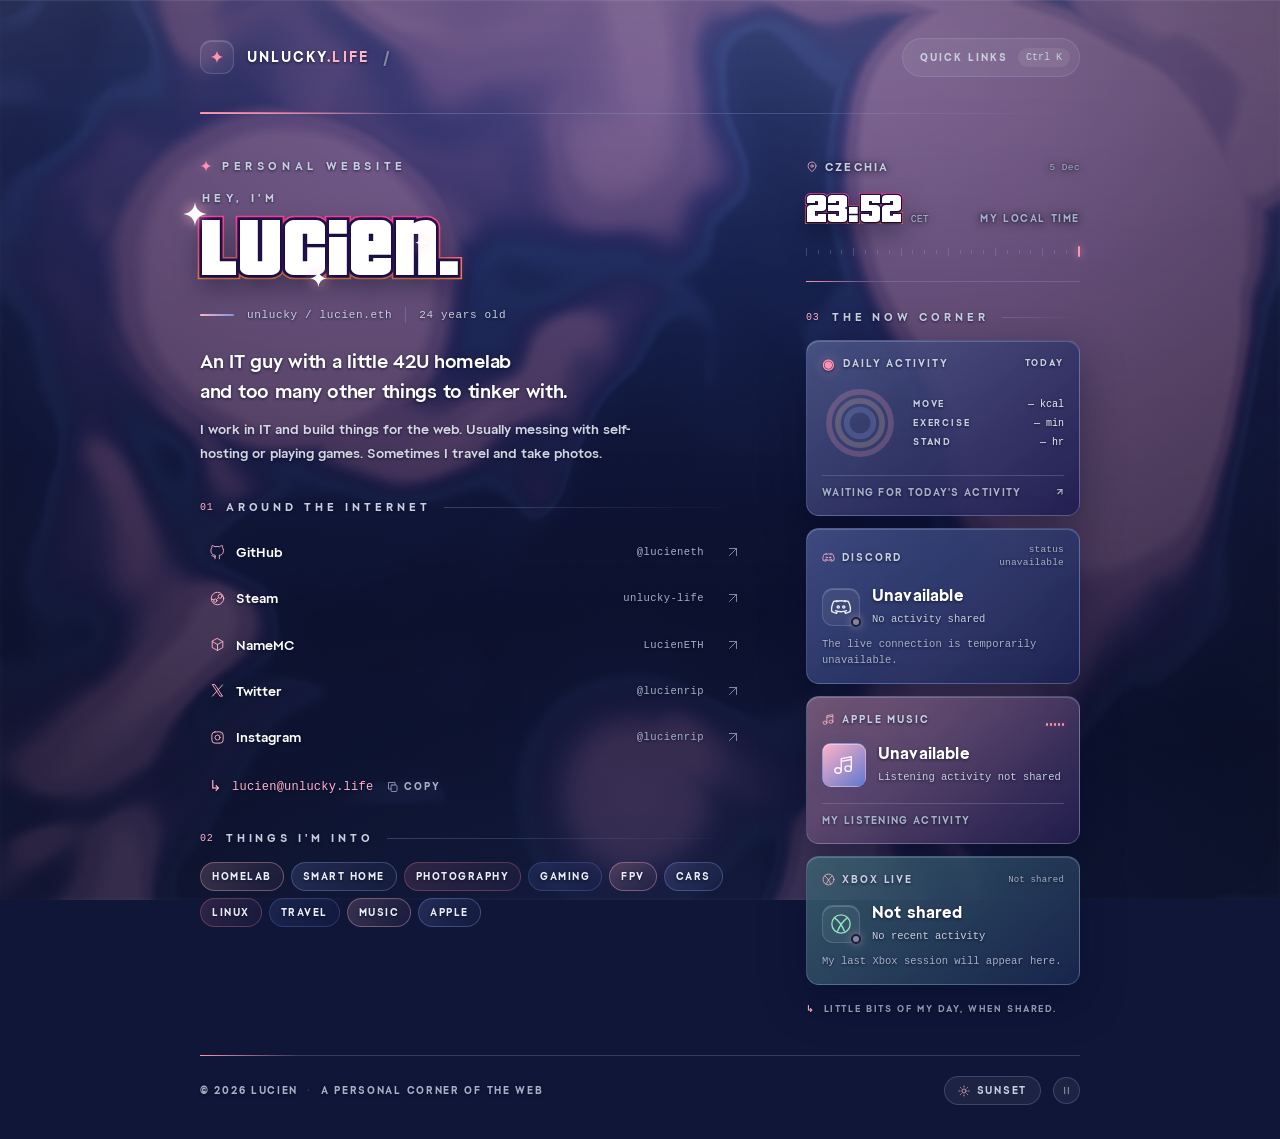
==== index.html @ 9a643c2b "GTA VI Update" ====
<!doctype html>
<html lang="en">

<head>
    <meta charset="utf-8">
    <meta name="viewport" content="width=device-width,initial-scale=1">
    <meta name="theme-color" content="#0b0726">
    <title>unlucky.life</title>
    <meta name="description"
        content="I'm Lucien aka unlucky and this is my little corner of the internet.">

    <!-- SEO Meta Tags -->
    <meta name="keywords" content="Lucien Pauer, Lucien, Unlucky, unlucky life, unlucky.life, life, unlucky web, unluckylife">
    <meta name="author" content="Lucien">

    <!-- Open Graph Meta Tags (for social media sharing) -->
    <meta property="og:title" content="unlucky.life">
    <meta property="og:description" content="Just a little website">
    <meta property="og:image" content="./images/favicon.webp">
    <meta property="og:url" content="https://unlucky.life">

    <!-- Twitter Card Meta Tags (for Twitter sharing) -->
    <meta name="twitter:card" content="./images/favicon.webp">
    <meta name="twitter:title" content="unlucky.life">
    <meta name="twitter:description" content="Just a little webste">
    <meta name="twitter:image" content="./images/favicon.webp">

    <!-- Mobile redirect -->
    <!-- <script type="text/javascript" src="javascript/redirection-mobile.js"></script><script type="text/javascript">// <![CDATA[
    //    SA.redirection_mobile ({
    //    mobile_url : "unlucky.life/m",
    //    tablet_redirection : "true"
    //    });
    //    
    // ]]></script>

    <!-- Favicon -->
    <link rel="icon" href="./images/favicon.webp" type="image/x-icon">

    <link rel="preload" href="other/fonts/gta-art-deco.woff" as="font" type="font/woff" crossorigin>
    <link rel="preload" href="other/fonts/pricedown.ttf" as="font" type="font/ttf" crossorigin>
    <link rel="stylesheet" href="styles/VI.css">
    <noscript>
        <style>
            .ul-loader{display:none}
        </style>
    </noscript>
    <script src="javascript/bubbles/liquid-bubbles.js" defer></script>
    <script src="javascript/VI.js" defer></script>
</head>

<body id="top" class="sunset">
    <!-- First-load overlay. Both layers are the same geometry, pulled from the
         one #ul-glyphs definition by <use> so they cannot drift apart: the
         outline is the resting state, and the colour only exists inside a mask
         cut from those same strokes, so the band travels through the mark
         without ever painting a rectangle around it.

         The paths are images/UL.svg's own geometry, converted from its <text>
         to outlines - same 480 viewBox, same 5-unit stroke, verified identical
         to the original at 960px. Text needed the 44KB font subset in the file
         to have loaded before either layer could be drawn, which is the wrong
         dependency for the thing that covers the load. -->
    <div class="ul-loader" id="loader" aria-hidden="true">
        <svg class="ul-mark" viewBox="0 0 480 480">
            <defs>
                <!-- The U and the L overlap, so stroking both of them draws the
                     seams where they cross. Each letter is clipped to what lies
                     OUTSIDE the other's fill, which leaves the union's outline
                     and nothing else: a rect with the other letter punched out
                     of it as an even-odd hole. The cuts land on the other
                     letter's centre line, and that letter's own 5-unit stroke
                     straddles it 2.5 either side, so the joins are covered
                     rather than merely hidden. No boolean geometry, no redrawn
                     logo - the same two outlines with their overlap masked. -->
                <clipPath id="ul-past-l" clipPathUnits="userSpaceOnUse">
                    <path clip-rule="evenodd" d="M-400 -400H1000V1000H-400ZM300.01 347.96L444.64 347.96L444.64 402.67L231.89 402.67L231.89 72.09L300.01 72.09L300.01 347.96Z" />
                </clipPath>
                <clipPath id="ul-past-u" clipPathUnits="userSpaceOnUse">
                    <path clip-rule="evenodd" d="M-400 -400H1000V1000H-400ZM300.47 72.09L300.47 289.83Q300.47 344.1 266.53 375.66Q232.58 407.22 173.78 407.22Q115.88 407.22 81.82 376.56Q47.76 345.91 47.08 292.33L47.08 72.09L115.2 72.09L115.2 290.28Q115.2 322.75 130.75 337.62Q146.3 352.5 173.78 352.5Q231.22 352.5 232.13 292.1L232.13 72.09L300.47 72.09Z" />
                </clipPath>
                <g id="ul-glyphs" fill="none">
                    <path clip-path="url(#ul-past-l)" d="M300.47 72.09L300.47 289.83Q300.47 344.1 266.53 375.66Q232.58 407.22 173.78 407.22Q115.88 407.22 81.82 376.56Q47.76 345.91 47.08 292.33L47.08 72.09L115.2 72.09L115.2 290.28Q115.2 322.75 130.75 337.62Q146.3 352.5 173.78 352.5Q231.22 352.5 232.13 292.1L232.13 72.09L300.47 72.09Z" />
                    <path clip-path="url(#ul-past-u)" d="M300.01 347.96L444.64 347.96L444.64 402.67L231.89 402.67L231.89 72.09L300.01 72.09L300.01 347.96Z" />
                </g>
                <!-- --blue trailing into --hot leading, nothing in between but
                     the ramp the two make on their own. Both ends fade out so
                     the band has no visible start or finish; it passes over the
                     outline instead of landing on it. The opaque stretch runs
                     .14 to .92 of a 190-unit rect, about 30% of the distance it
                     crosses. The two custom properties are set on .ul-loader,
                     not read off the scene - see the stylesheet. -->
                <linearGradient id="ul-band-tint" x1="0" y1="0" x2="1" y2="0">
                    <stop offset="0" stop-color="var(--ul-blue)" stop-opacity="0" />
                    <stop offset=".14" stop-color="var(--ul-blue)" stop-opacity=".5" />
                    <stop offset=".34" stop-color="var(--ul-blue)" />
                    <stop offset=".78" stop-color="var(--ul-hot)" />
                    <stop offset=".92" stop-color="var(--ul-hot)" stop-opacity=".85" />
                    <stop offset="1" stop-color="var(--ul-hot)" stop-opacity="0" />
                </linearGradient>
                <!-- A hair wider than the outline it covers, so the colour owns
                     the whole stroke instead of blending with the grey at its
                     antialiased edges. 0.3 of a unit - under a tenth of a pixel
                     at the size this renders. userSpaceOnUse because the rect
                     this masks travels far outside its own box. -->
                <mask id="ul-band-mask" maskUnits="userSpaceOnUse" x="0" y="0" width="480" height="480">
                    <use href="#ul-glyphs" stroke="#fff" stroke-width="5.6" />
                </mask>
            </defs>
            <use class="ul-outline" href="#ul-glyphs" stroke-width="5" />
            <g class="ul-sweep" mask="url(#ul-band-mask)">
                <!-- The rotation is the band's angle; the animation only ever
                     translates along the rotated x axis, so the band travels
                     perpendicular to itself - in from the bottom left corner
                     and out through the top right. -->
                <g transform="rotate(-22 240 240)">
                    <rect class="ul-band" x="-210" y="-40" width="190" height="560" fill="url(#ul-band-tint)" />
                </g>
            </g>
        </svg>
    </div>
    <a class="skip" href="#profile">Skip to my profile</a><svg width="0" height="0" style="position:absolute"
        xmlns="http://www.w3.org/2000/svg" aria-hidden="true">
        <defs>
            <symbol id="icon-pin" viewBox="0 0 24 24">
                <path d="M20 10c0 6-8 11-8 11S4 16 4 10a8 8 0 1 1 16 0Z" />
                <circle cx="12" cy="10" r="2.5" />
            </symbol>
            <symbol id="icon-sun" viewBox="0 0 24 24">
                <circle cx="12" cy="12" r="4" />
                <path d="M12 2v2m0 16v2M2 12h2m16 0h2M5 5l1.5 1.5m11 11L19 19M5 19l1.5-1.5m11-11L19 5" />
            </symbol>
            <symbol id="icon-pause" viewBox="0 0 24 24">
                <path d="M8 5v14M16 5v14" />
            </symbol>
            <symbol id="icon-play" viewBox="0 0 24 24">
                <path d="m8 4 12 8-12 8Z" />
            </symbol>
            <symbol id="icon-x" viewBox="0 0 24 24">
                <path d="m4 3 12 18h4L8 3ZM20 3l-7 8M4 21l7-8" />
            </symbol>
            <symbol id="icon-github" viewBox="0 0 24 24">
                <path
                    d="M9 19c-4 1-4-2-6-2m12 5v-3.5c0-1 .1-1.4-.5-2 3.6-.4 7-1.8 7-8A6 6 0 0 0 20 4.3 6 6 0 0 0 19.8 1S18.3.6 15 2.8a14 14 0 0 0-7 0C4.7.6 3.2 1 3.2 1A6 6 0 0 0 3 4.3 6 6 0 0 0 1.5 8.5c0 6.2 3.4 7.6 7 8-.6.6-.6 1.2-.5 2V22" />
            </symbol>
            <symbol id="icon-instagram" viewBox="0 0 24 24">
                <rect x="3" y="3" width="18" height="18" rx="5" />
                <circle cx="12" cy="12" r="4" />
                <path d="M17.5 6.5h.01" />
            </symbol>
            <symbol id="icon-steam" viewBox="0 0 24 24">
                <circle cx="12" cy="12" r="10" />
                <circle cx="16.1" cy="8.6" r="3.1" />
                <circle cx="8.5" cy="15.4" r="2.6" />
                <path d="m13.4 10.7-2.6 2.5M2.3 12.7l3.8 1.6" />
            </symbol>
            <symbol id="icon-xbox" viewBox="0 0 24 24">
                <circle cx="12" cy="12" r="10" />
                <path d="M5.1 5.3c3.5 2.6 8 8 10.6 14.3M18.9 5.3c-3.5 2.6-8 8-10.6 14.3" />
            </symbol>
            <symbol id="icon-cube" viewBox="0 0 24 24">
                <path d="m12 2.5 8.5 4.7v9.6L12 21.5l-8.5-4.7V7.2Z" />
                <path d="m3.5 7.2 8.5 4.8 8.5-4.8M12 12v9.5" />
            </symbol>
            <symbol id="icon-copy" viewBox="0 0 24 24">
                <rect x="8" y="8" width="12" height="13" rx="2" />
                <path d="M16 8V3H3v13h5" />
            </symbol>
            <symbol id="icon-music" viewBox="0 0 24 24">
                <path d="M9 18V5l11-2v13M9 8l11-2" />
                <ellipse cx="5.5" cy="18" rx="3.5" ry="3" />
                <ellipse cx="16.5" cy="16" rx="3.5" ry="3" />
            </symbol>
            <symbol id="icon-discord" viewBox="0 0 24 24">
                <path
                    d="M8 5 4 6C2 10 1 13 2 17l5 2 1-2m8-12 4 1c2 4 3 7 2 11l-5 2-1-2M7 6a17 17 0 0 1 10 0M6 16a17 17 0 0 0 12 0" />
                <circle cx="9" cy="12" r="1.2" />
                <circle cx="15" cy="12" r="1.2" />
            </symbol>
            <symbol id="icon-arrow" viewBox="0 0 24 24">
                <path d="M5 19 19 5M5 5h14v14" />
            </symbol>
            <symbol id="icon-sparkle" viewBox="0 0 24 24">
                <path
                    d="M12 1c.6 6.5 4.5 10.4 11 11-6.5.6-10.4 4.5-11 11-.6-6.5-4.5-10.4-11-11C7.5 11.4 11.4 7.5 12 1Z" />
            </symbol>
        </defs>
    </svg>
    <div class="reading-progress" id="progress" aria-hidden="true"></div>
    <div class="bubbles" id="bubbles" aria-hidden="true"></div>
    <div class="page hero">
        <header class="masthead"><a class="site-name" href="#top"><svg class="home-symbol" aria-hidden="true"
                    viewBox="0 0 24 24">
                    <use href="#icon-sparkle" />
                </svg><span>unlucky<span class="site-tld">.life</span></span><span class="path-slash" aria-hidden="true">/</span></a><button
                class="command-trigger" id="openPalette" type="button" aria-label="Open quick links"><span>quick
                    links</span><kbd id="shortcutHint">Ctrl K</kbd></button></header>
        <main class="layout" id="profile">
            <div class="profile-column hero-copy">
                <section class="intro entrance" aria-labelledby="profile-title">
                    <p class="eyebrow"><svg class="spark" aria-hidden="true" viewBox="0 0 24 24">
                            <use href="#icon-sparkle" />
                        </svg> personal website</p>
                    <h1 id="profile-title"><span class="greeting" id="userGreet">hey, i&#39;m</span><span
                            class="name chrome" data-text="Lucien.">Lucien.<span class="glint g1" aria-hidden="true"><svg
                                    viewBox="0 0 24 24">
                                    <use href="#icon-sparkle" />
                                </svg></span><span class="glint g2" aria-hidden="true"><svg viewBox="0 0 24 24">
                                    <use href="#icon-sparkle" />
                                </svg></span><span class="glint g3" aria-hidden="true"><svg viewBox="0 0 24 24">
                                    <use href="#icon-sparkle" />
                                </svg></span></span></h1>
                    <div class="deck">
                        <div class="identity-meta"><span>unlucky / lucien.eth</span><span id="ageLine" hidden><span
                                    id="ageValue"></span> years old</span></div>
                    </div>
                    <p class="lead">An IT guy with a little 42U homelab<br class="wide-only"> and too many other things to
                        tinker with.</p>
                    <p class="bio">I work in IT and build things for the web. Usually messing with self-hosting
                        or playing games. Sometimes I travel and take photos.</p>
                </section>
                <section class="elsewhere entrance delay-1" aria-labelledby="elsewhere-title">
                    <h2 class="section-heading" id="elsewhere-title"><span class="section-number">01</span> around the
                        internet<span class="heading-line"></span></h2>
                    <nav class="socials" aria-label="My social profiles"><a href="https://github.com/lucieneth/"
                            target="_blank" rel="noreferrer"><svg class="icon" aria-hidden="true">
                                <use href="#icon-github" />
                            </svg><span>GitHub</span><span class="handle">@lucieneth</span><svg class="icon arrow"
                                aria-hidden="true">
                                <use href="#icon-arrow" />
                            </svg></a><a href="https://steamcommunity.com/id/unlucky-life" target="_blank"
                            rel="noreferrer"><svg class="icon" aria-hidden="true">
                                <use href="#icon-steam" />
                            </svg><span>Steam</span><span class="handle">unlucky-life</span><svg class="icon arrow"
                                aria-hidden="true">
                                <use href="#icon-arrow" />
                            </svg></a><a href="https://namemc.com/profile/LucienETH.1" target="_blank"
                            rel="noreferrer"><svg class="icon" aria-hidden="true">
                                <use href="#icon-cube" />
                            </svg><span>NameMC</span><span class="handle">LucienETH</span><svg class="icon arrow"
                                aria-hidden="true">
                                <use href="#icon-arrow" />
                            </svg></a><a href="https://x.com/lucienrip" target="_blank" rel="noreferrer"><svg
                                class="icon" aria-hidden="true">
                                <use href="#icon-x" />
                            </svg><span>Twitter</span><span class="handle">@lucienrip</span><svg class="icon arrow"
                                aria-hidden="true">
                                <use href="#icon-arrow" />
                            </svg></a><a href="https://instagram.com/lucienrip" target="_blank" rel="noreferrer"><svg
                                class="icon" aria-hidden="true">
                                <use href="#icon-instagram" />
                            </svg><span>Instagram</span><span class="handle">@lucienrip</span><svg class="icon arrow"
                                aria-hidden="true">
                                <use href="#icon-arrow" />
                            </svg></a></nav>
                    <div class="contact-line" id="contact"><span class="contact-arrow"
                            aria-hidden="true">&#8627;</span><a class="email"
                            href="mailto:lucien@unlucky.life">lucien@unlucky.life</a><button class="copy-email"
                            id="copyEmail" type="button" aria-label="Copy email address"><svg class="icon"
                                aria-hidden="true">
                                <use href="#icon-copy" />
                            </svg><span class="copy-label" id="copyLabel">copy</span></button></div>
                </section>
                <section class="interests entrance delay-2" id="about" aria-labelledby="interests-title">
                    <h2 class="section-heading" id="interests-title"><span class="section-number">02</span> things
                        i&#39;m into<span class="heading-line"></span></h2>
                    <div class="interest-list"><span>homelab</span><span>smart
                            home</span><span>photography</span><span>gaming</span><span>FPV</span><span>cars</span><span>Linux</span><span>travel</span><span>music</span><span>Apple</span>
                    </div>
                </section>
            </div>
            <aside class="now-column entrance delay-2" id="now" aria-labelledby="now-title">
                <div class="local-clock">
                    <div class="clock-location"><svg class="icon" aria-hidden="true">
                            <use href="#icon-pin" />
                        </svg>Czechia<span id="localDate">Europe / Prague</span></div>
                    <div class="clock-time"><time id="localTime" class="chrome" data-text="--:--">--:--</time><span
                            id="timeZone">CEST</span><span class="clock-label">my local time</span></div>
                    <div class="clock-track" aria-hidden="true">
                        <i></i><i></i><i></i><i></i><i></i><i></i><i></i><i></i><i></i><i></i><i></i><i></i><i></i><i></i><i></i><i></i><i></i><i></i><i></i><i></i><i></i><i></i><i></i><i></i>
                    </div>
                </div>
                <h2 class="section-heading" id="now-title"><span class="section-number">03</span> the now corner<span
                        class="heading-line"></span></h2>
                <div class="live-desk">
                    <article class="live-card fitness-card reveal">
                        <div class="card-label"><span class="activity-marker"
                                aria-hidden="true">&#9673;</span><span>Daily activity</span><span
                                class="today-label">Today</span></div>
                        <div class="fitness-main"><svg class="rings" viewBox="0 0 120 120" role="img" id="fitnessRings"
                                aria-label="Fitness data not shared">
                                <g style="color:#ff9db6">
                                    <circle class="ring-track" cx="60" cy="60" r="49" />
                                    <circle id="moveRing" class="ring-value" pathLength="100" cx="60" cy="60" r="49" />
                                </g>
                                <g style="color:#f0c4a4">
                                    <circle class="ring-track" cx="60" cy="60" r="35" />
                                    <circle id="exerciseRing" class="ring-value" pathLength="100" cx="60" cy="60"
                                        r="35" />
                                </g>
                                <g style="color:#8fa8e8">
                                    <circle class="ring-track" cx="60" cy="60" r="21" />
                                    <circle id="standRing" class="ring-value" pathLength="100" cx="60" cy="60" r="21" />
                                </g>
                            </svg>
                            <dl>
                                <div>
                                    <dt>Move</dt>
                                    <dd id="moveValue">&#8212; kcal</dd>
                                </div>
                                <div>
                                    <dt>Exercise</dt>
                                    <dd id="exerciseValue">&#8212; min</dd>
                                </div>
                                <div>
                                    <dt>Stand</dt>
                                    <dd id="standValue">&#8212; hr</dd>
                                </div>
                            </dl>
                        </div>
                        <div class="card-footer"><span id="fitnessSync">Not shared</span><span
                                aria-hidden="true">&#8599;</span></div>
                    </article>
                    <article class="live-card discord-card reveal">
                        <div class="card-label"><svg class="icon" aria-hidden="true">
                                <use href="#icon-discord" />
                            </svg><span>Discord</span><span class="mini-state" id="topStatus">Not shared</span></div>
                        <div class="presence-main">
                            <div class="presence-symbol" aria-hidden="true"><svg class="icon">
                                    <use href="#icon-discord" />
                                </svg><img id="discordAvatar" alt="" hidden><span class="presence-dot"></span></div>
                            <div>
                                <h3 id="discordStatus">Not shared</h3>
                                <p id="activityName">No activity shared</p>
                            </div>
                        </div>
                        <p class="live-description" id="activityDetails">My shared Discord activity will appear here.
                        </p>
                    </article>
                    <article class="live-card music-card reveal" id="musicCard">
                        <div class="card-label"><svg class="icon" aria-hidden="true">
                                <use href="#icon-music" />
                            </svg><span id="musicLabel">Apple Music</span>
                            <div class="equalizer" aria-hidden="true"><i></i><i></i><i></i><i></i><i></i></div>
                        </div>
                        <div class="music-main">
                            <div class="cover" aria-hidden="true"><svg class="icon">
                                    <use href="#icon-music" />
                                </svg><img id="musicArtwork" alt="" hidden></div>
                            <div class="track-info">
                                <h3 id="musicTitle">Not shared</h3>
                                <p id="musicArtist">Listening activity not shared</p>
                            </div>
                        </div>
                        <div class="card-footer"><span>My listening activity</span><a id="musicLink" class="music-link"
                                target="_blank" rel="noreferrer" hidden>Open track &#8599;</a></div>
                    </article>
                    <article class="live-card xbox-card reveal">
                        <div class="card-label"><svg class="icon" aria-hidden="true">
                                <use href="#icon-xbox" />
                            </svg><span>Xbox Live</span><span class="card-meta" id="xboxState">Not shared</span></div>
                        <div class="presence-main">
                            <div class="presence-symbol" aria-hidden="true"><svg class="icon">
                                    <use href="#icon-xbox" />
                                </svg><img id="xboxArt" alt="" hidden><span class="presence-dot" id="xboxDot"></span>
                            </div>
                            <div>
                                <h3 id="xboxStatus">Not shared</h3>
                                <p id="xboxActivity">No recent activity</p>
                            </div>
                        </div>
                        <p class="live-description" id="xboxDetail">My last Xbox session will appear here.</p>
                    </article>
                </div>
                <p class="data-note"><span aria-hidden="true">&#8627;</span> little bits of my day, when shared.</p>
            </aside>
        </main>
        <footer class="footer"><span>&#169; <span id="year"></span> Lucien<span class="footer-dot">&#183;</span><span
                    class="made-personal">a personal corner of the web</span></span>
            <div class="footer-controls"><button class="scene-mode" id="mode" type="button"
                    aria-label="Switch to daylight scene" aria-pressed="true"><svg class="icon" aria-hidden="true">
                        <use href="#icon-sun" />
                    </svg><span id="modeLabel">Sunset</span></button><button class="motion" id="motionToggle"
                    type="button" aria-label="Pause motion" aria-pressed="false"><svg class="icon" aria-hidden="true">
                        <use id="motionIcon" href="#icon-pause" />
                    </svg></button></div>
        </footer>
    </div>
    <dialog class="command-palette" id="palette" aria-labelledby="palette-title">
        <div class="palette-header">
            <h2 id="palette-title">Quick links</h2><button id="closePalette" type="button"
                aria-label="Close quick links"><kbd>esc</kbd></button>
        </div><label class="sr-only" for="paletteSearch">Find a link or action</label><input id="paletteSearch"
            type="search" placeholder="Where to?" autocomplete="off">
        <div class="palette-options"><a href="https://github.com/lucieneth/" target="_blank" rel="noreferrer"
                data-command="github lucieneth code">GitHub <span>@lucieneth &#8599;</span></a><a
                href="https://steamcommunity.com/id/unlucky-life" target="_blank" rel="noreferrer"
                data-command="steam games unlucky-life">Steam <span>unlucky-life &#8599;</span></a><a
                href="https://namemc.com/profile/LucienETH.1" target="_blank" rel="noreferrer"
                data-command="namemc minecraft skin lucieneth">NameMC <span>LucienETH &#8599;</span></a><a
                href="https://x.com/lucienrip" target="_blank" rel="noreferrer"
                data-command="twitter x lucienrip">Twitter <span>@lucienrip &#8599;</span></a><a
                href="https://instagram.com/lucienrip" target="_blank" rel="noreferrer"
                data-command="instagram photos lucienrip">Instagram <span>@lucienrip &#8599;</span></a><a
                href="mailto:lucien@unlucky.life" data-command="email mail contact hello">Send an email
                <span>&#8599;</span></a><button type="button" id="paletteCopy" data-command="copy email address">Copy
                email address <span>&#10697;</span></button><button type="button" id="paletteScene"
                data-command="scene sunset daylight theme">Switch the scenery <span>&#8635;</span></button></div>
        <p class="palette-empty" id="paletteEmpty" hidden>No matching links.</p>
        <div class="palette-footer"><span>&#8593; &#8595; to move</span><span>&#8629; to open</span></div>
    </dialog>
    <div class="toast" id="toast" role="status" aria-live="polite"></div>
</body>

</html>
---- styles/VI.css ----
/* Paths are relative to THIS file, not to the page - the stylesheet moved into
   /styles/ but these kept the root-relative spelling, so all three resolved to
   /styles/other/fonts/ and 404'd. The page rendered on Arial and Impact. */
/* Three real weights, so nothing here is ever a synthesised faux bold. The
   regular was already the right cut - it sets HANDLING at 492.2px/100px
   against Rockstar's ArtDecoRegular at the same 492.2 - and Medium and Bold
   came from the album store, which serves the whole family.

   They are registered by their actual weight. The store's own theme maps
   Medium onto `bold` and Bold onto 900, which works for its markup but means
   font-weight:500 there gets you the Regular; here 500 gets you the Medium. */
@font-face { font-family:'GTAArtDeco'; src:url('../other/fonts/gta-art-deco.woff') format('woff'); font-weight:400; font-style:normal; font-display:swap; }
@font-face { font-family:'GTAArtDeco'; src:url('../other/fonts/gta-art-deco-medium.woff2') format('woff2'); font-weight:500; font-style:normal; font-display:swap; }
@font-face { font-family:'GTAArtDeco'; src:url('../other/fonts/gta-art-deco-bold.woff2') format('woff2'); font-weight:700; font-style:normal; font-display:swap; }
/* Declared but currently unused - the clock moved to Pricedown. An unused
   @font-face costs nothing: the file is only fetched once something renders
   with it. */
@font-face { font-family:'GTAArtDeco Condensed'; src:url('../other/fonts/gta-art-deco-condensed.woff') format('woff'); font-weight:700; font-style:normal; font-display:swap; }
@font-face { font-family:'Pricedown'; src:url('../other/fonts/pricedown.ttf') format('truetype'); font-weight:400; font-style:normal; font-display:swap; }

/* ============================================================
   unlucky.life - "The Album" treatment.
   Palette taken from the GTA VI album packaging: royal blue and
   faded pink, two tones only, with white outlined type over them.
   Base layer = the Daylight scene. body.sunset = the night scene.
   ============================================================ */

:root{
  color-scheme:light;
  --mono:'Cascadia Code','SFMono-Regular',Consolas,monospace;
  --deco:'GTAArtDeco',Arial,sans-serif;
  --display:'GTAArtDeco Condensed',Impact,sans-serif;
  --price:'Pricedown',Impact,sans-serif;

  /* Daylight used to sit at the very top of the tone scale - background around
     75% luminance with the ink tiers left pale, which put --faint at 2.6:1 and
     --pink at 2.9:1 against it. The scene now sits a band lower and the ink
     tiers sit a band darker, so every one of them clears 4.5:1 on the lightest
     part of the gradient. Deepening the scene alone would have made that worse,
     not better: the two moves only work together. */
  --ink:#141a42;--ink-2:#27305f;--muted:#3b4578;--faint:#4a5384;
  --pink:#9c2755;--hot:#b32a60;--blue:#33438f;
  --line:#6d7cbb54;--rule:#7886c266;
  --card-bg:#fdf4f8cc;--card-line:#8e9ccf8a;--card-gloss:#fffffff2;--card-shadow:0 12px 34px #2a35702e;
  --chip-bg:#fdf4f8c4;--chip-line:#93a0d18f;
  --glow-pink:#c3517566;
  --presence-color:#6b7296;
  --sparkle:#fff6fa;--sparkle-glow:#d2578a;
  --lb-abyss:#c6c3e4;--lb-deep:#d3b4cf;--lb-violet:#d9aec8;
  --lb-orchid:#c993b6;--lb-blush:#b67c9f;--lb-sun:#dfb5cb;--lb-aqua:#9dabdd;
  --lb-sheen:.08;--lb-halo:0 1px 10px #f0d6e2e6,0 0 3px #f0d6e2bf;
  --dot-ring:#fbeaf1;
  /* Display type is set the way the GTA VI logo sets it: flat white face, dark
     rim, soft drop. No fill gradient - a ramp inside the letters fought the
     scene behind them whichever way it was tuned. */
  --type-face:#ffffff;--type-rim:#2a1145;--type-rim-hot:#b32a60;
  --type-drop:0 3px 0 #2a114540,0 12px 26px #2a11455c;
  /* The outer edge is one gradient for both scenes on purpose - it belongs to
     the lockup, not to the scenery, so it stays put when the scene flips. */
  --type-edge:linear-gradient(180deg,#ff3d9a 0%,#ff5f7e 46%,#ff9a3c 100%);
  --tilt-x:0px;--tilt-y:0px;
}

body.sunset{
  color-scheme:dark;
  /* The ink tiers used to be violet all the way down - #efe9fb through
     #ab9fdb - which is the album palette applied to running text, and it read
     as dark grey rather than as white. Rockstar set their pages in white and
     neutral grey and keep the colour for accents, so the tint comes out of the
     tiers here and stays in --pink, --hot and --blue. Each step also goes up a
     little: --faint clears 8.2:1 on the deepest part of the scene now against
     7.4:1 before, and the whole ramp looks heavier at the same weight, which
     is half of why the face looked thin. */
  --ink:#ffffff;--ink-2:#eaeef7;--muted:#c8cfe0;--faint:#a7b0c6;
  --pink:#ffb2c6;--hot:#ff93b1;--blue:#7f95e0;
  --line:#9fb0e03d;--rule:#93a4d44d;
  --card-line:#9fb2e04d;--card-gloss:#ffffff1f;--card-shadow:0 16px 44px #060a2666;
  --chip-bg:#ffffff0f;--chip-line:#9fb0e03d;
  --glow-pink:#ffb2c64d;
  --sparkle:#ffffff;--sparkle-glow:#ffb2c6;
  --lb-abyss:#070a1e;--lb-deep:#111838;--lb-violet:#28305e;
  --lb-orchid:#56336f;--lb-blush:#a86a86;--lb-sun:#c08ea1;--lb-aqua:#6376b4;
  --lb-sheen:.4;--lb-halo:0 1px 10px #060a26e0,0 0 3px #060a26b3;
  --dot-ring:#161d47;--card-bg:#161d47b8;
  /* The rim stays a plum rather than going black: against this scene's navy a
     black rim disappears and the letters lose their edge. */
  --type-rim:#231150;--type-rim-hot:#ff93b1;
  --type-drop:0 2px 0 #05081f4d,0 11px 26px #05081f80;
}

/* ---------- base ---------- */

*{box-sizing:border-box}
html{scroll-behavior:smooth;overflow-x:clip}
body{
  margin:0;color:var(--ink);isolation:isolate;
  font:14px/1.65 var(--deco);
  background:#e3c2d6;
  background-image:linear-gradient(183deg,#e5b8ce 0%,#e6c3d8 38%,#d9c5e0 72%,#c6c8e6 100%);
  background-attachment:fixed;
}
body.sunset{
  background:#0f1638;
  background-image:
    radial-gradient(ellipse 110% 64% at 50% 12%,#2b4aa87a,transparent 64%),
    radial-gradient(ellipse 96% 54% at 50% 102%,#3f5fc266,transparent 62%),
    linear-gradient(183deg,#0a0f2c 0%,#121a45 46%,#1a2559 100%);
  background-attachment:fixed;
}
/* A white bloom in the top right. It is nearly free on the dark scene and adds
   depth there; on daylight it landed on an already-bright gradient and was a
   straight glare source, so that one is dialled down. */
body:before{
  content:'';position:fixed;inset:0;z-index:-2;pointer-events:none;
  background:radial-gradient(ellipse 62% 42% at 72% 6%,#ffffff12,transparent 62%);
}
body.sunset:before{background:radial-gradient(ellipse 62% 42% at 72% 6%,#ffffff21,transparent 62%)}
a{color:inherit;text-decoration:none}
button,input{font:inherit;color:inherit}
button{cursor:pointer}
button:disabled{cursor:default}
button,a{-webkit-tap-highlight-color:transparent}
a:focus-visible,button:focus-visible,input:focus-visible{outline:2px solid var(--hot);outline-offset:4px;border-radius:3px}
::selection{background:#ffb2c6;color:#1b2350}
body.sunset ::selection{background:#ffb2c6;color:#141c46}
[hidden]{display:none!important}
.sr-only{position:absolute;width:1px;height:1px;padding:0;margin:-1px;overflow:hidden;clip:rect(0,0,0,0);white-space:nowrap;border:0}
.skip{position:fixed;top:-100px;left:20px;padding:12px 20px;background:#1b2350;color:#ffe3ec;z-index:100;border-radius:8px}
.skip:focus{top:12px}
.icon{height:18px;width:18px;fill:none;stroke:currentColor;stroke-width:1.5;stroke-linecap:round;stroke-linejoin:round;flex-shrink:0}
.reading-progress{position:fixed;inset:0 0 auto;height:2px;z-index:50;transform:scaleX(0);transform-origin:left;background:linear-gradient(90deg,#3a4da0,#ffb2c6 52%,#ffe3ec)}
.page{width:min(880px,calc(100% - 64px));margin:0 auto;position:relative;z-index:1}

/* ---------- display type ---------- */

/* paint-order is what makes this work: without it the stroke centres on the
   glyph edge and half of it eats inward, which on a face this heavy closes up
   the counters. With it the rim sits entirely outside and the white face stays
   the full letterform. Browsers that ignore paint-order still get an outline,
   just a slightly leaner face - no fallback needed.

   Stroke and spacing are in em so the same rule serves the 86px name and the
   42px clock, and rides the responsive font sizes without a second set of
   numbers.

   The tracking is set so the rims almost touch, the way the logo packs its
   lockup, rather than so they clear each other comfortably. An outward stroke
   eats .062em of the gap on each side, so this is well under what looks right
   for the bare letterforms - read it as a rim-to-rim measurement, not a
   letter-to-letter one. */
.chrome{
  position:relative;
  color:var(--type-face);
  -webkit-text-stroke:.062em var(--type-rim);
  paint-order:stroke fill;
  letter-spacing:.004em;
}
/* The coloured outer edge. One stroke per element is all CSS gives, and the
   logo has two rims, so the outer one is a second copy of the glyphs sitting
   behind the real text with a fatter stroke. The gradient reaches the stroke
   because background-clip:text clips to the text's whole ink - face AND stroke
   - which is the one behaviour this entire construction rests on.
   The real text then covers all of it but the outermost .023em.

   The drop lives here rather than on .chrome because this is the backmost
   layer: cast from the fat silhouette it is the shadow of the whole lockup,
   and on .chrome it painted over the coloured edge and muddied it. */
.chrome:before{
  content:attr(data-text);
  /* Shrink-to-fit on the text means this box IS the advance width, and the
     stroke hangs a tenth of an em outside it at each end. Chrome paints a
     background-clip:text background only within the box, so the outermost
     glyph edges came back unpainted and the lockup had a top and a bottom rim
     but no sides. The padding buys the stroke somewhere to land and the
     matching negative left puts the glyphs back where they were - horizontal
     only, because a 180deg ramp does not care how wide its box is, while
     padding it vertically would resample the whole gradient. */
  position:absolute;left:-.14em;top:0;z-index:-1;padding:0 .14em;
  -webkit-text-stroke:.1em transparent;
  background-image:var(--type-edge);
  -webkit-background-clip:text;background-clip:text;
  -webkit-text-fill-color:transparent;
  text-shadow:var(--type-drop);
  pointer-events:none;
}

/* ---------- liquid-filled background ---------- */

/* The viewport is the vessel: one slab of slowly moving tinted liquid
   behind the whole page. Shape, radius and palette all live here in CSS -
   liquid-bubbles.js reads them back off the element and feeds them to both
   the shader and the bubble physics, so this block stays the single source
   of truth for how the panel looks. */
.bubbles{
  position:fixed;inset:0;width:100%;height:100%;z-index:0;pointer-events:none;
  overflow:hidden;isolation:isolate;border-radius:0;
  /* Deliberately transparent. The liquid canvas runs below full opacity, so
     what it blends onto is this page's own background gradient - that is what
     keeps text contrast from collapsing wherever a pale pool drifts under it,
     and it is the same relationship the old translucent blobs had. */
  background-color:transparent;
}
.lb__canvas{
  position:absolute;inset:0;display:block;width:100%;height:100%;
  border-radius:inherit;pointer-events:none;z-index:0;
}
/* A thin CSS sheen over the canvas. Doing the glass edge here rather than in
   the shader means it survives the fallback below. */
.lb__glass{
  position:absolute;inset:0;border-radius:inherit;pointer-events:none;z-index:1;
  opacity:var(--lb-sheen,.4);
  background:linear-gradient(180deg,#ffffff1a 0%,#ffffff05 14%,#ffffff00 38%);
  box-shadow:inset 0 1px 0 #ffffff30,inset 0 0 70px #ffffff0b;
}
/* No WebGL, or a device that could not keep up: same palette, plain CSS. */
.lb__fb{
  position:absolute;inset:0;border-radius:inherit;overflow:hidden;
  pointer-events:none;z-index:0;opacity:.6;
  background:
    radial-gradient(90% 60% at 18% 12%,var(--lb-blush),transparent 58%),
    radial-gradient(70% 55% at 82% 26%,var(--lb-orchid),transparent 62%),
    linear-gradient(175deg,var(--lb-violet) 0%,var(--lb-deep) 46%,var(--lb-abyss) 100%);
}
/* The tuned config draws no bubbles, so the fallback must not either.
   Drop this rule if you ever raise bubbles.opacity above 0. */
.lb__fb i{display:none}

/* The clock labels are 9-10px, letter-spaced, coloured --faint, and sit
   straight on the background with no card behind them - the weakest text on
   the page. Measured worst-case contrast there was 1.0:1 even before the
   liquid existed, because the old pink blobs washed them out too.

   A halo in the scene's own background colour is invisible over the dark
   parts of the liquid and does the work only where a pale pool drifts
   underneath. .chrome is excluded because it carries its own rim and drop,
   not because a shadow would break it - that was true of the old clipped
   gradient, whose glyphs were transparent. Delete this rule to go back to
   flat text. */
.clock-location,#timeZone,.clock-label{text-shadow:var(--lb-halo)}

/* ---------- sparkle glints ---------- */

.glint{position:absolute;pointer-events:none;color:var(--sparkle);filter:drop-shadow(0 0 7px var(--sparkle-glow));animation:twinkle 3.6s ease-in-out infinite;z-index:2}
.glint svg{width:100%;height:100%;display:block;fill:currentColor;stroke:none}
.glint.g1{width:26px;height:26px;top:-10px;left:-18px;animation-delay:-.4s}
.glint.g2{width:15px;height:15px;top:24px;right:12%;animation-delay:-1.7s}
.glint.g3{width:19px;height:19px;bottom:2px;left:42%;animation-delay:-2.6s}
@keyframes twinkle{0%,100%{opacity:.18;transform:scale(.55) rotate(-12deg)}50%{opacity:1;transform:scale(1) rotate(28deg)}}

/* ---------- masthead ---------- */

/* This was a 10px label at either end of 114px of nothing. Both ends now sit
   in the chip idiom the footer controls and the cards already wear, so the bar
   holds two objects instead of two pieces of floating text, and the wordmark
   is up at a size where the face has some body to it. */
.masthead{height:114px;display:flex;justify-content:space-between;align-items:center;gap:20px;position:relative}
/* The rule carries the scene's own ramp the full width instead of being a flat
   hairline with a 120px accent stuck on its front. */
.masthead:before{content:'';position:absolute;left:0;right:0;bottom:0;height:1px;background:linear-gradient(90deg,var(--hot) 0,var(--rule) 24%,var(--line) 70%,transparent)}
.masthead:after{content:'';position:absolute;left:0;bottom:0;width:186px;height:2px;border-radius:2px;background:linear-gradient(90deg,var(--hot),transparent)}
.site-name{display:flex;gap:13px;align-items:center;font:14px var(--deco);letter-spacing:.155em;text-transform:uppercase;color:var(--ink)}
/* The plate is the same 1px chip the presence symbols and the scene toggle
   wear. The tilt the sparkle used to carry permanently moved onto hover - a
   crooked icon sitting inside a straight plate just reads as a mistake. */
.home-symbol{
  width:34px;height:34px;flex-shrink:0;padding:9px;
  border:1px solid var(--chip-line);border-radius:11px;background:var(--chip-bg);
  box-shadow:inset 0 1px 0 #ffffff2e;
  color:var(--hot);fill:currentColor;stroke:none;
  transition:border-color .25s,rotate .35s,box-shadow .25s;
}
.site-name:hover .home-symbol{border-color:var(--hot);rotate:-12deg;box-shadow:inset 0 1px 0 #ffffff2e,0 0 16px var(--glow-pink)}
.site-name:hover .site-tld{color:var(--hot)}
.site-tld{color:var(--pink);transition:color .25s}
.path-slash{color:var(--faint);letter-spacing:0;font-size:16px;opacity:.65}
.command-trigger{display:flex;align-items:center;gap:10px;border:1px solid var(--chip-line);background:var(--chip-bg);border-radius:999px;color:var(--muted);font:10px var(--deco);letter-spacing:.2em;text-transform:uppercase;padding:9px 9px 9px 17px;transition:color .25s,border-color .25s,box-shadow .25s}
.command-trigger:hover{color:var(--hot);border-color:var(--hot);box-shadow:0 0 0 3px var(--glow-pink)}
kbd{font:10px var(--mono);letter-spacing:0;text-transform:none;border:1px solid var(--chip-line);border-bottom-width:2px;padding:3px 5px;border-radius:4px;background:var(--chip-bg);color:var(--muted);white-space:nowrap}
/* Inside the pill there is already a border around the kbd, so it drops its
   own and leans on a tint instead. */
.command-trigger kbd{border:0;background:#ffffff14;padding:4px 8px;border-radius:999px;color:inherit}

/* ---------- layout ---------- */

.layout{display:grid;grid-template-columns:minmax(0,1fr) 274px;gap:56px;padding:44px 0 38px}
.profile-column,.now-column{min-width:0}

/* ---------- intro / the cover ---------- */

.intro{position:relative}
.eyebrow{font:11px/1.5 var(--deco);letter-spacing:.42em;text-transform:uppercase;color:var(--muted);margin:0 0 18px;display:flex;align-items:center;gap:10px}
.eyebrow .spark{width:12px;height:12px;color:var(--hot);fill:currentColor;stroke:none;filter:drop-shadow(0 0 5px var(--glow-pink))}
.intro h1{font-weight:400;line-height:1;display:flex;flex-direction:column;gap:7px;margin:0 0 17px;position:relative}
.greeting{font:400 11px/1 var(--deco);letter-spacing:.4em;text-transform:uppercase;color:var(--muted);padding-left:2px}
/* The visitor's IP, dropped in by the ipdata greeting. It gets the mono face
   and its own tracking: .46em is right for three uppercase words and turns a
   dotted quad into scattered digits. */
.greeting em{font-style:normal;font-family:var(--mono);letter-spacing:.1em;color:var(--pink)}
.name{font:400 86px/.92 var(--price);position:relative;width:max-content;max-width:100%}
/* The glow goes on the backmost layer so it spreads from the coloured edge and
   lights the whole lockup. Recolouring the dark rim, which is what this used to
   do, now just fights the edge that sits right outside it. */
.name:before{transition:text-shadow .35s ease}
.name:hover:before{text-shadow:var(--type-drop),0 0 30px var(--glow-pink)}
/* The gloss the live cards get, clipped to the letterforms instead of to a
   rounded box: a third copy of the text carrying the highlight through
   background-clip:text, parked off one side and slid across on hover. Same
   112deg, same 300% band, same .9s as .live-card:after, so the two read as one
   gesture.

   White on a face that is already #ffffff would be nothing, so the highlight
   is clipped to the whole ink rather than to the face: a transparent stroke at
   .chrome's own .062em, which background-clip:text then fills along with the
   letterform. The band takes the dark rim out as it crosses, and letters
   briefly blowing out at their edges is what a specular actually looks like.

   text-shadow has to go or the scene's drop trails a second copy of the band
   behind the first. */
.name:after{
  content:attr(data-text);
  /* Padded and pulled back for the same reason .chrome:before is: the stroke
     this one carries hangs outside a shrink-to-fit box too, and without the
     room the band would skip the outer edge of the first and last glyph. */
  position:absolute;left:-.1em;top:0;padding:0 .1em;pointer-events:none;
  -webkit-text-stroke:.062em transparent;paint-order:stroke fill;
  text-shadow:none;
  background-image:linear-gradient(112deg,transparent 43%,#ffffff9e 47%,#fff 50%,#ffffff9e 53%,transparent 57%);
  background-size:300% 100%;background-position:135% 0;
  -webkit-background-clip:text;background-clip:text;
  -webkit-text-fill-color:transparent;color:transparent;
  transition:background-position .9s ease;
}
.name:hover:after{background-position:-35% 0}
.deck{display:flex;align-items:center;gap:13px;margin:0 0 6px}
.deck:before{content:'';width:34px;height:2px;border-radius:2px;background:linear-gradient(90deg,var(--pink),var(--blue))}
.identity-meta{display:flex;align-items:center;gap:13px;font:11px/1.5 var(--mono);color:var(--muted);letter-spacing:.06em}
.identity-meta>span+span{border-left:1px solid var(--rule);padding-left:13px}
.lead{font-size:19px;line-height:1.55;letter-spacing:-.015em;margin:24px 0 11px;color:var(--ink)}
.bio{margin:0;color:var(--ink-2);font-size:13.5px;line-height:1.8;max-width:452px;opacity:.88}

/* ---------- section headings ---------- */

.section-heading{font:400 11px/1.4 var(--deco);letter-spacing:.36em;text-transform:uppercase;color:var(--muted);display:flex;gap:12px;align-items:center;margin:0 0 15px;white-space:nowrap}
.section-number{font:10px var(--mono);letter-spacing:.08em;color:var(--pink)}
.heading-line{flex:1;height:1px;background:linear-gradient(90deg,var(--rule),transparent);margin-left:1px}

/* ---------- around the internet ---------- */

.elsewhere{margin-top:34px}
.socials{display:flex;flex-direction:column;gap:2px}
.socials a{position:relative;display:flex;align-items:center;gap:11px;padding:10px 10px 10px 9px;font-size:13.5px;border-radius:8px;border:1px solid transparent;overflow:hidden;transition:border-color .25s,transform .25s}
.socials a:before{content:'';position:absolute;inset:0;border-radius:inherit;opacity:0;transition:opacity .3s;background:linear-gradient(100deg,#ffb2c62e,#7f95e01a 58%,transparent)}
.socials a>*{position:relative}
.socials .icon{width:15px;height:15px;color:var(--pink)}
.socials .handle{margin-left:auto;font:10.5px var(--mono);letter-spacing:.04em;color:var(--faint)}
.socials .arrow{height:12px;width:12px;margin-left:12px;color:var(--faint);transition:transform .25s,color .25s}
.socials a:hover{border-color:var(--card-line);transform:translateX(3px)}
.socials a:hover:before{opacity:1}
.socials a:hover .icon{color:var(--hot);filter:drop-shadow(0 0 6px var(--glow-pink))}
.socials a:hover .arrow{transform:translate(2px,-2px);color:var(--hot)}
.contact-line{display:flex;align-items:center;gap:10px;margin-top:17px;padding-left:9px}
.contact-arrow{font:15px var(--mono);color:var(--pink)}
.email{font:12px var(--mono);letter-spacing:.02em;color:var(--pink);transition:color .2s}
.email:hover{color:var(--hot);text-decoration:underline;text-underline-offset:4px}
.copy-email{display:flex;align-items:center;gap:5px;border:0;background:transparent;padding:4px;color:var(--faint);transition:color .2s}
.copy-email .icon{height:12px;width:12px}
.copy-label{font:10px var(--deco);letter-spacing:.18em;text-transform:uppercase}
.copy-email:hover{color:var(--hot)}

/* ---------- interests ---------- */

.interests{margin-top:34px}
.interest-list{display:flex;flex-wrap:wrap;gap:7px}
.interest-list span{font:10px/1.3 var(--deco);letter-spacing:.15em;text-transform:uppercase;padding:7px 11px;border:1px solid var(--chip-line);border-radius:999px;background:var(--chip-bg);color:var(--ink-2);transition:transform .2s,border-color .2s,color .2s}
.interest-list span:hover{transform:translateY(-2px);border-color:var(--hot);color:var(--hot)}
.interest-list span:nth-child(4n+1){background:linear-gradient(120deg,#ffb2c62e,#ffb2c60a);border-color:#ffb2c659}
.interest-list span:nth-child(4n+2){background:linear-gradient(120deg,#7f95e02e,#7f95e00a);border-color:#7f95e059}
.interest-list span:nth-child(4n+3){background:linear-gradient(120deg,#e8799e26,#e8799e0a);border-color:#e8799e4d}
.interest-list span:nth-child(4n+4){background:linear-gradient(120deg,#5f79d026,#5f79d00a);border-color:#5f79d04d}

/* ---------- now column ---------- */

.now-column{padding-top:2px}
.local-clock{padding:0 0 24px;margin-bottom:28px;border-bottom:1px solid var(--line);position:relative}
.local-clock:after{content:'';position:absolute;left:0;bottom:-1px;width:70px;height:1px;background:linear-gradient(90deg,var(--hot),transparent)}
.clock-location{display:flex;align-items:center;gap:7px;font:11px var(--deco);letter-spacing:.2em;text-transform:uppercase;color:var(--muted)}
.clock-location>.icon{width:12px;height:12px;color:var(--pink)}
#localDate{margin-left:auto;font:9.5px var(--mono);letter-spacing:.04em;color:var(--faint);text-transform:none}
.clock-time{display:flex;align-items:baseline;gap:9px;margin-top:15px}
/* Pricedown, same face as the name - the logo this page borrows from sets its
   whole lockup in one face, and the condensed cut read thin beside it. No
   letter-spacing here on purpose: .chrome owns it, so the tracking that the
   rim needs is set in exactly one place. tabular-nums is kept for the case
   where the face carries the feature; without it a clock reflows every minute. */
.clock-time time{font:400 42px/1 var(--price);font-variant-numeric:tabular-nums}
#timeZone{font:10px var(--mono);color:var(--faint)}
.clock-label{font:10px var(--deco);letter-spacing:.16em;text-transform:uppercase;margin-left:auto;color:var(--faint)}
.clock-track{display:flex;justify-content:space-between;align-items:center;height:11px;margin-top:15px;gap:3px}
.clock-track i{width:1px;height:4px;background:var(--rule);transition:height .3s,background .3s}
.clock-track i:nth-child(4n+1){height:8px}
.clock-track i.current{background:var(--hot);height:11px;width:2px;border-radius:1px;box-shadow:0 0 8px var(--hot)}

/* ---------- live cards ---------- */

.live-desk{display:grid;grid-template-columns:1fr;gap:12px}
.live-card{
  position:relative;min-width:0;display:flex;flex-direction:column;
  padding:15px;border:1px solid var(--card-line);border-radius:13px;overflow:hidden;
  background-color:var(--card-bg);
  box-shadow:inset 0 1px 0 #ffffff2e,var(--card-shadow);
  transition:transform .28s,border-color .28s,box-shadow .28s;
}
.live-card:after{
  content:'';position:absolute;inset:0;border-radius:inherit;pointer-events:none;
  background:linear-gradient(112deg,transparent 41%,var(--card-gloss) 50%,transparent 59%);
  background-size:300% 100%;background-position:135% 0;opacity:.5;
  transition:background-position .9s ease;
}
.live-card>*{position:relative;z-index:1}
.live-card:hover{transform:translateY(-4px);border-color:var(--pink);box-shadow:inset 0 1px 0 #ffffff3d,0 18px 42px #3a4da029}
.live-card:hover:after{background-position:-35% 0}
.discord-card{background-image:linear-gradient(140deg,#7f95e045,#3a4da01f)}
.xbox-card{background-image:linear-gradient(140deg,#6fc2a840,#3a4da01f)}
.music-card{background-image:linear-gradient(140deg,#ffa8c159,#d0567f1f)}
.fitness-card{background-image:linear-gradient(140deg,#9fb0ea4d,#3a4da01f)}
body.sunset .discord-card{background-image:linear-gradient(140deg,#7f95e066,#1b2455a6)}
body.sunset .xbox-card{background-image:linear-gradient(140deg,#6fc2a85c,#1b2a52a6)}
body.sunset .music-card{background-image:linear-gradient(140deg,#ffb2c666,#2a2055a6)}
body.sunset .fitness-card{background-image:linear-gradient(140deg,#9fb0ea59,#241d55a6)}

.card-label{display:flex;align-items:center;gap:7px;color:var(--muted);font:10px/1.5 var(--deco);letter-spacing:.19em;text-transform:uppercase}
.card-label>.icon{width:13px;height:13px;color:var(--pink)}
.mini-state{margin-left:auto;font:9.5px var(--mono);letter-spacing:.02em;text-transform:none;max-width:106px;line-height:1.35;text-align:right;color:var(--faint)}
.presence-main{display:flex;align-items:center;gap:12px;margin:16px 0 8px}
.presence-symbol{width:38px;height:38px;flex:0 0 38px;border-radius:11px;background:var(--chip-bg);border:1px solid var(--chip-line);display:grid;place-items:center;color:var(--ink-2);position:relative;box-shadow:inset 0 1px 0 #ffffff33}
.presence-symbol .icon{width:22px;height:22px}
/* Avatar / hra prekryje pictogram, kdyz je co ukazat. Zadny overflow:hidden -
   tecka stavu schvalne preteka za roh a orez by ji ukrojil; obrazek se orizne
   sam pres vlastni border-radius. */
.presence-symbol img{position:absolute;inset:0;width:100%;height:100%;object-fit:cover;border-radius:inherit}
.presence-dot{position:absolute;width:10px;height:10px;bottom:-2px;right:-2px;border:2px solid var(--dot-ring);border-radius:50%;background:var(--presence-color);box-shadow:0 0 8px var(--presence-color)}
.live-card h3{font:400 16px/1.3 var(--deco);letter-spacing:.01em;margin:0;color:var(--ink);overflow-wrap:anywhere}
.presence-main p,.track-info p{font:10.5px/1.5 var(--mono);color:var(--muted);margin:5px 0 0;overflow-wrap:anywhere}
.live-description{font:10.5px/1.55 var(--mono);color:var(--faint);margin:0;overflow-wrap:anywhere}
.card-footer{border-top:1px solid var(--rule);padding-top:10px;margin-top:auto;display:flex;justify-content:space-between;align-items:center;gap:8px;font:10px/1.4 var(--deco);letter-spacing:.13em;text-transform:uppercase;color:var(--faint)}
.card-footer .icon{width:12px;height:12px}

.music-main{display:flex;align-items:center;gap:12px;margin:16px 0}
.cover{width:44px;height:44px;flex:0 0 44px;border:1px solid var(--chip-line);border-radius:9px;background:linear-gradient(140deg,#ffb2c6,#5f79d0);position:relative;display:grid;place-items:center;overflow:hidden;color:#fff4fa;box-shadow:inset 0 1px 0 #ffffff59,0 4px 14px #3a4da02e}
.cover .icon{width:22px;height:22px}
.cover img{position:absolute;inset:0;width:100%;height:100%;object-fit:cover}
.track-info{min-width:0}
.equalizer{display:flex;gap:2px;align-items:flex-end;height:12px;margin-left:auto}
.equalizer i{height:3px;width:2px;border-radius:1px;background:var(--hot);box-shadow:0 0 6px var(--glow-pink)}
.is-playing .equalizer i{animation:equalize .6s ease-in-out infinite alternate}
.equalizer i:nth-child(2n){animation-delay:-.3s}
.equalizer i:nth-child(3n){animation-delay:-.5s}
.music-link{color:var(--pink);transition:color .2s}
.music-link:hover{color:var(--hot)}

.card-meta{margin-left:auto;font:9px var(--mono);letter-spacing:.02em;text-transform:none;color:var(--faint);max-width:106px;text-align:right;overflow:hidden;text-overflow:ellipsis;white-space:nowrap}
.xbox-card .presence-symbol{color:#2f8f6d}
body.sunset .xbox-card .presence-symbol{color:#8fe3bd}

.activity-marker{color:var(--hot);font-size:14px;line-height:1;filter:drop-shadow(0 0 6px var(--glow-pink))}
.today-label{margin-left:auto;font-size:9px}
.fitness-main{display:flex;gap:15px;align-items:center;margin:14px 0}
.rings{width:76px;height:76px;flex:0 0 76px;transform:rotate(-90deg)}
.rings circle{fill:none;stroke-width:9}
.ring-track{stroke:currentColor;opacity:.22}
.ring-value{stroke:currentColor;stroke-linecap:round;stroke-dasharray:100;stroke-dashoffset:100;transition:stroke-dashoffset 1s;filter:drop-shadow(0 0 4px currentColor)}
.ring-value[style*="stroke-dashoffset: 100"]{visibility:hidden}
.fitness-main dl{margin:0;flex:1}
.fitness-main dl>div{display:flex;justify-content:space-between;gap:6px;margin:7px 0;align-items:baseline}
.fitness-main dt{font:9px var(--deco);letter-spacing:.2em;text-transform:uppercase;color:var(--muted)}
.fitness-main dd{font:10px var(--mono);margin:0;color:var(--ink-2);white-space:nowrap}
.data-note{font:9px/1.8 var(--deco);letter-spacing:.18em;text-transform:uppercase;color:var(--faint);margin:16px 0 0}
.data-note>span{color:var(--pink);margin-right:5px;letter-spacing:0}

/* ---------- footer ---------- */

.footer{display:flex;justify-content:space-between;align-items:center;gap:20px;padding:20px 0 34px;border-top:1px solid var(--line);font:10px/1.5 var(--deco);letter-spacing:.17em;text-transform:uppercase;color:var(--faint);position:relative}
.footer:after{content:'';position:absolute;left:0;top:-1px;width:100px;height:1px;background:linear-gradient(90deg,var(--hot),transparent)}
.footer-dot{padding:0 9px;color:var(--rule)}
.footer-controls{display:flex;gap:12px;align-items:center}
.footer a{transition:color .2s}
.footer a:hover{color:var(--hot)}
.scene-mode{display:flex;align-items:center;gap:7px;background:var(--chip-bg);border:1px solid var(--chip-line);border-radius:999px;padding:7px 13px;font:10px var(--deco);letter-spacing:.17em;text-transform:uppercase;color:var(--muted);transition:color .2s,border-color .2s}
.scene-mode .icon{height:12px;width:12px;color:var(--pink)}
.scene-mode:hover{color:var(--hot);border-color:var(--hot)}
.motion{width:27px;height:27px;border:1px solid var(--chip-line);border-radius:999px;display:grid;place-items:center;background:var(--chip-bg);color:var(--muted);padding:0;transition:color .2s,border-color .2s}
.motion .icon{width:11px;height:11px}
.motion:hover{color:var(--hot);border-color:var(--hot)}

/* ---------- toast + palette ---------- */

.toast{position:fixed;bottom:25px;left:50%;translate:-50% 8px;background:#161d47f2;border:1px solid #ffb2c666;color:#ffe3ec;padding:12px 18px;border-radius:999px;font:10px var(--deco);letter-spacing:.18em;text-transform:uppercase;box-shadow:0 14px 40px #060a2666;z-index:100;opacity:0;pointer-events:none;transition:opacity .2s,translate .2s;max-width:calc(100vw - 30px);text-align:center}
.toast.show{opacity:1;translate:-50% 0}

.command-palette{padding:18px;border:1px solid #9fb0e04d;border-radius:16px;color:#eee9fb;width:min(470px,calc(100% - 32px));max-height:calc(100svh - 60px);overflow:auto;background:linear-gradient(150deg,#1e2a5e,#111740 55%,#25306a);box-shadow:0 34px 110px #04071f80,inset 0 1px 0 #ffffff1f}
.command-palette::backdrop{background:#070c26a6;backdrop-filter:blur(6px)}
.palette-header{display:flex;align-items:center;justify-content:space-between;margin-bottom:15px}
.palette-header h2{font:9px var(--deco);letter-spacing:.42em;text-transform:uppercase;margin:0;color:#c3cdf2}
.palette-header button{border:0;background:none;padding:0}
.command-palette input{width:100%;font:13px var(--mono);padding:12px;border:1px solid #9fb0e04d;background:#0a1036a6;color:#eee9fb;border-radius:9px;margin-bottom:11px}
.command-palette input::placeholder{color:#9aa6d6}
.palette-options{display:flex;flex-direction:column;gap:3px}
.palette-options a,.palette-options button{border:0;background:none;display:flex;align-items:center;justify-content:space-between;gap:15px;text-align:left;padding:12px 11px;border-radius:9px;font:11px var(--deco);letter-spacing:.14em;text-transform:uppercase;color:#eee9fb;transition:background .2s,color .2s}
.palette-options span{color:#a7b3e0;font:9px var(--mono);letter-spacing:.02em;text-transform:none}
.palette-options a:hover,.palette-options button:hover,.palette-options a:focus,.palette-options button:focus{background:linear-gradient(100deg,#ffb2c63d,#7f95e02e);color:#fff;outline:none}
.palette-footer{display:flex;gap:18px;border-top:1px solid #9fb0e033;margin-top:13px;padding-top:12px;font:9px var(--deco);letter-spacing:.2em;text-transform:uppercase;color:#a7b3e0}
.palette-empty{font:11px var(--deco);letter-spacing:.14em;text-transform:uppercase;padding:12px 11px;color:#a7b3e0}

body.sunset .page{text-shadow:0 1px 3px #070b26b8}
/* .chrome is left out of the reset that used to sit here: it now sets its own
   text-shadow, and this selector outranks it, so killing the shadow here also
   killed the drop under the display type. */

/* ---------- weight tiers ---------- */

/* Rockstar leave the Regular cut almost unused. Sampling their VI page: every
   run of body copy, every nav item, button and label comes back ArtDecoMedium
   500 at 9-13px and again at 29px, with ArtDecoBold 700 kept for the 47px
   headings. Ours was Regular throughout, which is what read as thin - the face
   was never narrow, it measures identically to the one they serve.

   Labels go a step past their 500, to 700. Our tracking is far wider than
   theirs - half an em on .eyebrow against their near-normal spacing - and
   tracking that open thins the apparent stroke, so matching their weight
   number would not match their density.

   Both tiers are stated once here rather than threaded through thirty-five
   font: shorthands, and both MUST stay below every rule they name: those use
   the shorthand, which resets weight, and carry equal specificity, so the
   later declaration is what decides. Keep this block last in the file. */

/* labels, small caps and headings */
.site-name,.command-trigger,.eyebrow,.greeting,.section-heading,
.clock-location,.clock-label,.card-label,.card-footer,.copy-label,
.interest-list span,.data-note,.footer,.scene-mode,.fitness-main dt,
.live-card h3,.toast,.palette-header h2,.palette-footer,.palette-empty,
.palette-options a,.palette-options button{font-weight:700}

/* running copy, and the mono tier with it - Cascadia carries a real 500;
   where it falls back to Consolas, which ships only 400 and 700, 500 simply
   resolves to the regular rather than faking anything. */
body,.lead,.bio,.identity-meta,.section-number,.socials .handle,
.contact-arrow,.email,#localDate,#timeZone,.mini-state,
.presence-main p,.track-info p,.live-description,.card-meta,
.fitness-main dd,kbd,.command-palette input,
.palette-options span{font-weight:500}

/* ---------- motion ---------- */

/* Both entrances are held while the overlay is up. They used to run behind it
   and be spent by the time it lifted, so the page was simply there. fill-mode
   is already 'both' on each of them, which parks a paused animation on its own
   first frame - nothing here has to know what that frame looks like.

   The class is put on by VI.js rather than shipped in the markup: if the
   script never arrives there is nothing to take it off again, and holding an
   entrance forever means an intro at opacity 0. */
html.ul-hold .entrance,html.ul-hold .reveal.visible{animation-play-state:paused}
.entrance{animation:arrive .75s both cubic-bezier(.2,.7,.3,1)}
.delay-1{animation-delay:.07s}
.delay-2{animation-delay:.14s}
.delay-3{animation-delay:.21s}
@keyframes arrive{from{opacity:0;transform:translateY(11px)}to{opacity:1;transform:none}}
@keyframes equalize{to{height:12px}}
.motion-off *,.motion-off *:before,.motion-off *:after{animation:none!important;transition:none!important;scroll-behavior:auto!important}
.motion-off .glint{opacity:.7;transform:none}

/* ---------- responsive ---------- */

@media(min-height:1000px) and (min-width:1000px){.masthead{height:142px}.layout{padding-top:50px;padding-bottom:46px}}

@media(max-width:850px){
  .page{width:calc(100% - 48px)}
  .layout{gap:34px;grid-template-columns:minmax(0,1fr) 250px}
  .name{font-size:72px}
  .lead{font-size:17px}
  .bio{font-size:12px}
  .wide-only{display:none}
  .made-personal,.footer-dot{display:none}
  .copy-label{display:none}
  .fitness-main{gap:10px}
  .clock-time time{font-size:36px}
}

@media(max-width:650px){
  .page{width:calc(100% - 40px);max-width:478px}
  .masthead{height:84px}
  .site-name{font-size:12px;gap:10px}
  .home-symbol{width:30px;height:30px;padding:8px;border-radius:9px}
  /* Label gone, so the pill is just the shortcut and wants even padding. */
  .command-trigger>span{display:none}
  .command-trigger{padding:9px}
  .layout{grid-template-columns:1fr;gap:38px;padding-top:32px;padding-bottom:28px}
  .eyebrow{margin-bottom:16px;letter-spacing:.42em}
  .greeting{font-size:11px;letter-spacing:.4em}
  .name{font-size:78px}
  .lead{font-size:19px;max-width:390px;margin-top:22px}
  .bio{font-size:14px;line-height:1.8}
  .section-heading{font-size:10px;margin-bottom:14px}
  .elsewhere{margin-top:32px}
  .socials a{font-size:13.5px;padding-block:12px}
  .socials .handle{font-size:10px}
  .socials .icon{width:17px;height:17px}
  .email{font-size:11px}
  .copy-label{display:block}
  .interests{margin-top:32px}
  .interest-list span{font-size:10px}
  .now-column{padding-top:0}
  .local-clock{padding-bottom:22px;margin-bottom:25px}
  .clock-time time{font-size:44px}
  .clock-location{font-size:10px}
  .live-card{padding:18px}
  .card-label{font-size:9px}
  .mini-state,.card-meta{font-size:9px;max-width:130px}
  .presence-symbol{width:44px;height:44px;flex-basis:44px}
  .live-card h3{font-size:18px}
  .presence-main p,.track-info p,.live-description{font-size:11.5px}
  .cover{width:50px;height:50px;flex-basis:50px}
  .fitness-main{gap:24px;margin:14px 0}
  .rings{height:92px;width:92px;flex-basis:92px}
  .fitness-main dt{font-size:9px}
  .fitness-main dd{font-size:12px}
  .footer{flex-direction:column;align-items:flex-start;gap:14px;padding-block:17px 28px}
  .footer-controls{gap:10px}
}

@media(max-width:370px){
  .page{width:calc(100% - 32px)}
  .name{font-size:64px}
  .greeting{font-size:10px;letter-spacing:.34em}
  .identity-meta{font-size:9px;gap:9px}
  .identity-meta>span+span{padding-left:9px}
  .lead{font-size:18px}
  .email{font-size:10px}
  .contact-line{gap:7px}
  .interest-list{gap:6px}
  .interest-list span{font-size:9px;padding:6px 9px}
}

@media(prefers-reduced-motion:reduce){*,*:before,*:after{animation:none!important;transition:none!important;scroll-behavior:auto!important}.glint{opacity:.7;transform:none}}

/* ---------- pointer drift + reveal ---------- */

.glint{translate:var(--tilt-x,0px) var(--tilt-y,0px)}
@keyframes rise{from{opacity:0;translate:0 13px}to{opacity:1;translate:0 0}}
.js-motion .reveal{opacity:0}
.js-motion .reveal.visible{opacity:1;animation:rise .7s both cubic-bezier(.2,.7,.3,1)}

/* ---------- first-load sweep ---------- */

/* Rockstar's GTA VI loader, rebuilt on this site's own mark. The outline never
   draws itself in and never fills up: it is static from the first frame, and a
   narrow band of Vice colour travels through the strokes and leaves the same
   neutral outline behind it. The band is one gradient rect translating across a
   static mask cut from those strokes, which keeps the colour inside the letters
   and keeps transform the only property that animates. */

/* Deep navy in both scenes. This is a pre-site moment - the scene class is not
   settled until VI.js runs, so keying the overlay to it would mean a chance of
   the backdrop flipping under the mark - and a light outline wants a dark field
   under it either way. The colour is the top of body.sunset's own gradient. */
.ul-loader{
  position:fixed;inset:0;z-index:9999;
  /* min() because 100dvw counts the scrollbar's width, and a box that overhangs
     the viewport pushes the mark off centre; 100% of a fixed element resolves
     against the viewport without it. Where dv* units are missing the whole
     declaration drops and inset:0 still covers the viewport.

     The page keeps its scrollbar the whole time the overlay is up. Taking it
     away with overflow:hidden is what was sliding the entire layout sideways
     when the overlay left, so the scroll lock is a handful of listeners in
     VI.js instead - they stop the page moving without touching its width. */
  width:min(100dvw,100%);height:min(100dvh,100%);
  display:grid;place-items:center;
  background:#0a0f2c;
  /* The band is --hot and --blue, pinned to the values the night scene gives
     them rather than written as var(--hot)/var(--blue). The overlay always
     stands on the navy above, and the daylight pair - #b32a60 and #33438f -
     are both dark enough to vanish against it; they would also swap under the
     mark the moment VI.js applied a daylight preference. */
  --ul-hot:#ff93b1;
  --ul-blue:#7f95e0;
}
/* ~82px wide on a phone, ~122px on a desktop - the mark sits inside a square
   viewBox, so the box is a little larger than the letters it holds.

   overflow:visible is not cosmetic. The band rect crosses the viewBox edge at
   both ends of its travel, and Chrome leaks the clipped edge as a hard 1px
   line through the mask - a coloured bar standing beside the mark for part of
   every sweep. Dropping the viewport clip drops the seam with it; the mask
   region is still pinned to the 480 box, so nothing can paint outside it. */
.ul-mark{display:block;width:clamp(98px,26vmin,146px);height:auto;overflow:visible}
/* The resting state, not the subject. */
.ul-outline{stroke:#f2eeff;stroke-opacity:.42}
/* Measured along the band's own axis, not the page's: rotated -22deg the mark
   spans -4.8 to 495.9, so x=-210 w=190 parks the band clear of the near corner
   and 710 carries its trailing end past the far one. 82% of 2.1s is a 1.72s
   crossing,
   and the hold to 100% is the beat between sweeps. The curve is a hair off
   linear on purpose - it reads as momentum rather than as easing. A proper
   ease-in-out here (.45,.05,.55,.95 was the first try) crawls the band in,
   fires it across the middle and crawls it out again, which is the generic
   CSS-demo tell. Control points that sit close to linear's own 1/3 and 2/3
   keep the speed inside about +/-15% of constant. */
.ul-band{animation:ul-sweep 2.1s cubic-bezier(.33,.28,.67,.72) infinite;will-change:transform}
@keyframes ul-sweep{0%{transform:translateX(0)}82%,100%{transform:translateX(710px)}}

/* The exit is the one animation that still has to run when motion is off,
   otherwise the overlay never leaves and the page stays locked behind it. Both
   kill-switches above are !important, so this has to be too - two classes
   out-specify their single-class and universal selectors. */
.ul-loader.is-leaving{pointer-events:none;animation:ul-leave .42s cubic-bezier(.4,0,.2,1) forwards!important}
@keyframes ul-leave{to{opacity:0}}

/* Reduced motion keeps the static outline and drops the travelling band. The
   blanket rules already stop it moving, and parked it sits left of the mark
   where the mask hides it - this is not leaving that to inference. */
@media(prefers-reduced-motion:reduce){.ul-sweep{display:none}}
.motion-off .ul-sweep{display:none}
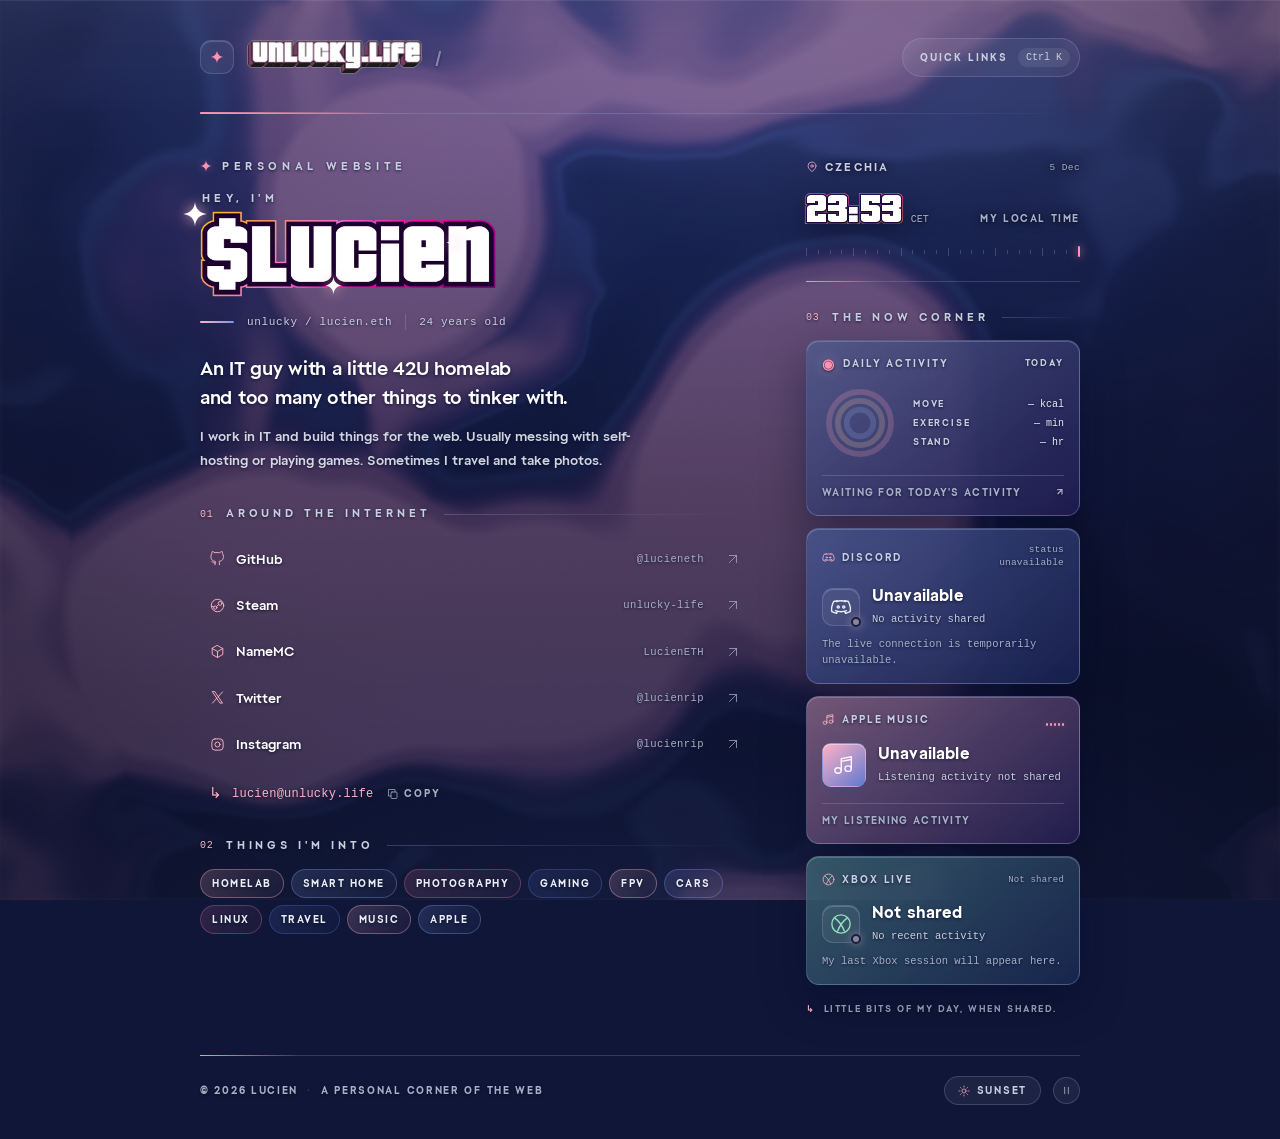
==== commit b2b3d7e2: "New favicons from merged UL logo; image wordmarks for site name and hero name - Favicons (16/32/ico)" ====
--- a/index.html
+++ b/index.html
@@ -35,7 +35,10 @@
     // ]]></script>
 
     <!-- Favicon -->
-    <link rel="icon" href="./images/favicon.webp" type="image/x-icon">
+    <link rel="icon" type="image/webp" sizes="32x32" href="./images/favicon/favicon-32x32.webp">
+    <link rel="icon" type="image/webp" sizes="16x16" href="./images/favicon/favicon-16x16.webp">
+    <link rel="apple-touch-icon" sizes="180x180" href="./images/favicon/apple-touch-icon.webp">
+    <link rel="icon" href="./images/favicon/favicon.ico" sizes="48x48">
 
     <link rel="preload" href="other/fonts/gta-art-deco.woff" as="font" type="font/woff" crossorigin>
     <link rel="preload" href="other/fonts/pricedown.ttf" as="font" type="font/ttf" crossorigin>
@@ -192,7 +195,7 @@
         <header class="masthead"><a class="site-name" href="#top"><svg class="home-symbol" aria-hidden="true"
                     viewBox="0 0 24 24">
                     <use href="#icon-sparkle" />
-                </svg><span>unlucky<span class="site-tld">.life</span></span><span class="path-slash" aria-hidden="true">/</span></a><button
+                </svg><img class="site-logo" src="images/unlucky-life-logo.webp" alt="unlucky.life" width="800" height="155"><span class="path-slash" aria-hidden="true">/</span></a><button
                 class="command-trigger" id="openPalette" type="button" aria-label="Open quick links"><span>quick
                     links</span><kbd id="shortcutHint">Ctrl K</kbd></button></header>
         <main class="layout" id="profile">
@@ -202,7 +205,7 @@
                             <use href="#icon-sparkle" />
                         </svg> personal website</p>
                     <h1 id="profile-title"><span class="greeting" id="userGreet">hey, i&#39;m</span><span
-                            class="name chrome" data-text="Lucien.">Lucien.<span class="glint g1" aria-hidden="true"><svg
+                            class="name name-logo"><img src="images/lucien-logo.webp" alt="$Lucien" width="1000" height="291"><span class="glint g1" aria-hidden="true"><svg
                                     viewBox="0 0 24 24">
                                     <use href="#icon-sparkle" />
                                 </svg></span><span class="glint g2" aria-hidden="true"><svg viewBox="0 0 24 24">
--- a/styles/VI.css
+++ b/styles/VI.css
@@ -722,3 +722,15 @@
    where the mask hides it - this is not leaving that to inference. */
 @media(prefers-reduced-motion:reduce){.ul-sweep{display:none}}
 .motion-off .ul-sweep{display:none}
+
+/* ---------- image wordmarks ----------
+   The masthead and the hero name are artwork now, not live type. The name
+   keeps .name for its size, which tracks the responsive font sizes through
+   1em, and for the glints positioned on it. The chrome rim, drop and gloss
+   copies are pseudo-elements built from data-text, so they are switched off. */
+.site-logo{display:block;height:34px;width:auto;transition:filter .25s}
+.site-name:hover .site-logo{filter:drop-shadow(0 0 12px var(--glow-pink))}
+.name-logo img{display:block;height:1em;width:auto;transition:filter .35s ease}
+.name-logo:before,.name-logo:after{content:none}
+.name-logo:hover img{filter:drop-shadow(0 0 30px var(--glow-pink))}
+@media(max-width:650px){.site-logo{height:28px}}
